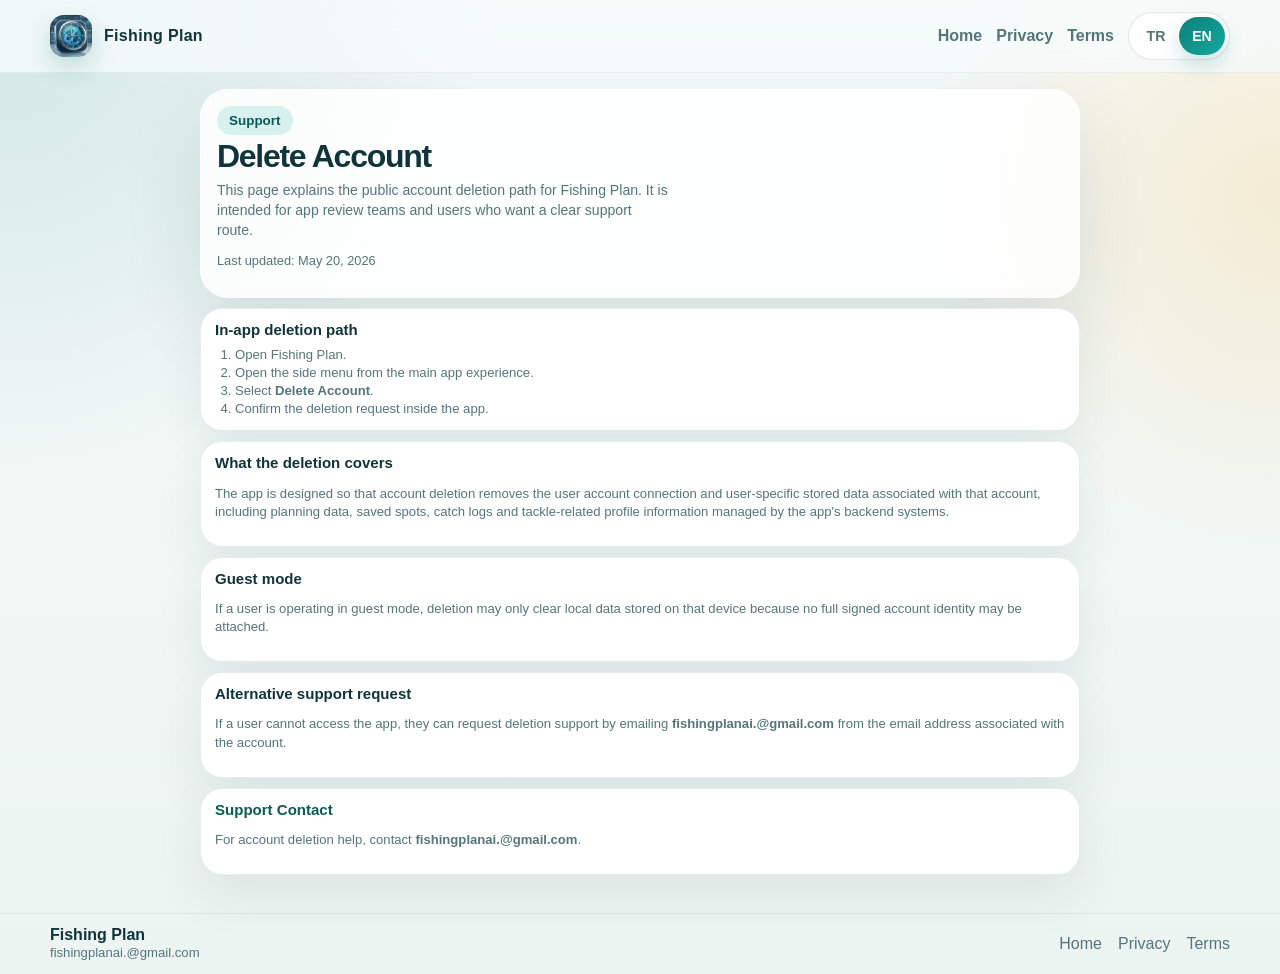
==== delete-account.html @ fcd28c4c "Make layout even more compact" ====
<!DOCTYPE html>
<html lang="en" translate="no">
  <head>
    <meta charset="UTF-8" />
    <meta name="viewport" content="width=device-width, initial-scale=1.0" />
    <meta name="google" content="notranslate" />
    <title data-i18n-title="meta_title_delete">Delete Account | Fishing Plan</title>
    <meta
      name="description"
      content="Account deletion instructions for Fishing Plan."
      data-i18n="meta_description_delete"
      data-i18n-attr="content"
    />
    <link rel="canonical" href="https://fishing-plan.com/delete-account.html" />
    <link rel="stylesheet" href="styles.css?v=5" />
    <link rel="icon" type="image/png" href="favicon.png?v=5" />
    <link rel="apple-touch-icon" href="apple-touch-icon.png?v=5" />
    <script defer src="script.js?v=5"></script>
  </head>
  <body data-page="delete" class="notranslate">
    <header class="site-header">
      <div class="shell">
        <a class="brand" href="index.html">
          <img src="assets/app-icon.png" alt="Fishing Plan icon" />
          <span>Fishing Plan</span>
        </a>
        <div class="nav-actions">
          <nav class="nav">
            <a href="index.html" data-i18n="nav_home">Home</a>
            <a href="privacy-policy.html" data-i18n="nav_privacy">Privacy</a>
            <a href="terms-of-use.html" data-i18n="nav_terms">Terms</a>
          </nav>
          <div class="lang-switch" aria-label="Language switcher">
            <button type="button" class="lang-button" data-lang="tr">TR</button>
            <button type="button" class="lang-button" data-lang="en">EN</button>
          </div>
        </div>
      </div>
    </header>

    <section class="page-hero">
      <div class="shell">
        <div class="page-hero-box">
          <span class="eyebrow" data-i18n="delete_eyebrow">Support</span>
          <h1 data-i18n="delete_title">Delete Account</h1>
          <p class="lead" data-i18n="delete_lead">
            This page explains the public account deletion path for Fishing Plan.
            It is intended for app review teams and users who want a clear support route.
          </p>
          <p class="page-meta" data-i18n="delete_updated_date">Last updated: May 20, 2026</p>
        </div>
      </div>
    </section>

    <main class="legal-page">
      <div class="shell">
        <div class="legal-stack">
          <section>
            <h2 data-i18n="delete_section_1_title">In-app deletion path</h2>
            <ol>
              <li data-i18n="delete_step_1">Open Fishing Plan.</li>
              <li data-i18n="delete_step_2">Open the side menu from the main app experience.</li>
              <li data-i18n-html="true" data-i18n="delete_step_3">Select <strong>Delete Account</strong>.</li>
              <li data-i18n="delete_step_4">Confirm the deletion request inside the app.</li>
            </ol>
          </section>

          <section>
            <h2 data-i18n="delete_section_2_title">What the deletion covers</h2>
            <p data-i18n="delete_section_2_body">
              The app is designed so that account deletion removes the user
              account connection and user-specific stored data associated with
              that account, including planning data, saved spots, catch logs and
              tackle-related profile information managed by the app's backend systems.
            </p>
          </section>

          <section>
            <h2 data-i18n="delete_section_3_title">Guest mode</h2>
            <p data-i18n="delete_section_3_body">
              If a user is operating in guest mode, deletion may only clear local
              data stored on that device because no full signed account identity
              may be attached.
            </p>
          </section>

          <section>
            <h2 data-i18n="delete_section_4_title">Alternative support request</h2>
            <p data-i18n-html="true" data-i18n="delete_section_4_body">
              If a user cannot access the app, they can request deletion support
              by emailing <strong>fishingplanai.@gmail.com</strong> from the email
              address associated with the account.
            </p>
          </section>

          <section class="callout">
            <h2 data-i18n="delete_contact_title">Support Contact</h2>
            <p data-i18n-html="true" data-i18n="delete_contact_body">
              For account deletion help, contact <strong>fishingplanai.@gmail.com</strong>.
            </p>
          </section>
        </div>
      </div>
    </main>

    <footer class="site-footer">
      <div class="shell">
        <div>
          <strong>Fishing Plan</strong>
          <p class="muted" data-i18n="footer_support">fishingplanai.@gmail.com</p>
        </div>
        <div class="footer-links">
          <a href="index.html" data-i18n="nav_home">Home</a>
          <a href="privacy-policy.html" data-i18n="nav_privacy">Privacy</a>
          <a href="terms-of-use.html" data-i18n="nav_terms">Terms</a>
        </div>
      </div>
    </footer>
  </body>
</html>
---- styles.css ----
:root {
  --bg: #ecf4f1;
  --surface: rgba(255, 255, 255, 0.82);
  --surface-strong: #ffffff;
  --text: #10343a;
  --muted: #54757b;
  --line: rgba(16, 52, 58, 0.12);
  --brand: #0d7f78;
  --brand-deep: #0b5a56;
  --brand-soft: #d7f1ee;
  --accent: #f5b544;
  --shadow: 0 28px 80px rgba(10, 49, 56, 0.12);
  --radius-xl: 28px;
  --radius-lg: 22px;
  --radius-md: 16px;
  --radius-sm: 12px;
  --max: 1180px;
}

* {
  box-sizing: border-box;
}

html {
  scroll-behavior: smooth;
}

body {
  margin: 0;
  font-family: "Segoe UI", "Trebuchet MS", sans-serif;
  color: var(--text);
  background:
    radial-gradient(circle at top left, rgba(13, 127, 120, 0.16), transparent 30%),
    radial-gradient(circle at right 20%, rgba(245, 181, 68, 0.2), transparent 24%),
    linear-gradient(180deg, #f6fbfa 0%, var(--bg) 100%);
}

a {
  color: inherit;
  text-decoration: none;
}

img {
  max-width: 100%;
  display: block;
}

.shell {
  width: min(calc(100% - 32px), var(--max));
  margin: 0 auto;
}

.site-header {
  position: sticky;
  top: 0;
  z-index: 10;
  backdrop-filter: blur(18px);
  background: rgba(246, 251, 250, 0.82);
  border-bottom: 1px solid rgba(16, 52, 58, 0.06);
}

.site-header .shell,
.site-footer .shell {
  display: flex;
  align-items: center;
  justify-content: space-between;
  gap: 20px;
  padding: 12px 0;
}

.brand {
  display: flex;
  align-items: center;
  gap: 12px;
  font-weight: 800;
  letter-spacing: 0.02em;
}

.brand img {
  width: 42px;
  height: 42px;
  border-radius: 14px;
  box-shadow: 0 10px 24px rgba(13, 127, 120, 0.22);
}

.nav {
  display: flex;
  align-items: center;
  gap: 14px;
  flex-wrap: wrap;
}

.nav-actions {
  display: flex;
  align-items: center;
  gap: 14px;
  flex-wrap: wrap;
  justify-content: flex-end;
}

.nav a {
  color: var(--muted);
  font-weight: 600;
}

.nav a:hover,
.nav a:focus-visible {
  color: var(--brand-deep);
}

.lang-switch {
  display: inline-flex;
  align-items: center;
  padding: 4px;
  border-radius: 999px;
  background: rgba(255, 255, 255, 0.9);
  border: 1px solid var(--line);
}

.lang-button {
  border: 0;
  background: transparent;
  color: var(--muted);
  font-weight: 800;
  font-size: 0.88rem;
  min-width: 46px;
  min-height: 38px;
  border-radius: 999px;
  cursor: pointer;
}

.lang-button.is-active {
  background: linear-gradient(135deg, var(--brand) 0%, #13a99f 100%);
  color: #fff;
  box-shadow: 0 10px 20px rgba(13, 127, 120, 0.2);
}

.hero {
  padding: 14px 0 8px;
}

.hero-grid {
  display: grid;
  grid-template-columns: 1.2fr 0.9fr;
  gap: 12px;
  align-items: center;
}

.hero-copy,
.hero-visual,
.card,
.legal-card,
.shot {
  background: var(--surface);
  border: 1px solid rgba(255, 255, 255, 0.75);
  box-shadow: var(--shadow);
  backdrop-filter: blur(18px);
}

.hero-copy {
  border-radius: var(--radius-xl);
  padding: 18px;
}

.eyebrow {
  display: inline-flex;
  align-items: center;
  gap: 8px;
  padding: 7px 12px;
  border-radius: 999px;
  background: var(--brand-soft);
  color: var(--brand-deep);
  font-weight: 700;
  font-size: 0.84rem;
}

h1 {
  margin: 10px 0 8px;
  font-size: clamp(1.5rem, 3vw, 2.6rem);
  line-height: 1.02;
  letter-spacing: -0.04em;
}

.lead {
  margin: 0;
  color: var(--muted);
  font-size: 0.88rem;
  line-height: 1.44;
  max-width: 58ch;
}

.hero-actions {
  display: flex;
  gap: 14px;
  flex-wrap: wrap;
  margin: 12px 0 8px;
}

.button,
.button-secondary,
.store-pill {
  display: inline-flex;
  align-items: center;
  justify-content: center;
  gap: 10px;
  border-radius: 999px;
  min-height: 40px;
  padding: 0 16px;
  font-weight: 800;
  font-size: 0.9rem;
}

.button {
  background: linear-gradient(135deg, var(--brand) 0%, #13a99f 100%);
  color: #fff;
  box-shadow: 0 18px 35px rgba(13, 127, 120, 0.28);
}

.button-secondary {
  color: var(--brand-deep);
  background: #fff;
  border: 1px solid var(--line);
}

.hero-list {
  display: grid;
  grid-template-columns: repeat(3, minmax(0, 1fr));
  gap: 10px;
  margin-top: 10px;
}

.hero-list div {
  padding: 10px;
  border-radius: var(--radius-md);
  background: rgba(255, 255, 255, 0.76);
  border: 1px solid rgba(16, 52, 58, 0.08);
}

.hero-list strong {
  display: block;
  font-size: 0.9rem;
  margin-bottom: 3px;
}

.hero-list span {
  color: var(--muted);
  font-size: 0.78rem;
  line-height: 1.28;
}

.hero-visual {
  border-radius: 36px;
  padding: 10px;
}

.visual-stack {
  position: relative;
  min-height: 300px;
}

.visual-stack .app-frame {
  position: absolute;
  width: 38%;
  border-radius: 18px;
  overflow: hidden;
  border: 5px solid #0e2427;
  box-shadow: 0 12px 20px rgba(9, 36, 41, 0.16);
}

.visual-stack .app-frame:first-child {
  left: 0;
  top: 0;
  transform: rotate(-5deg);
}

.visual-stack .app-frame:last-child {
  right: 0;
  top: 62px;
  transform: rotate(7deg);
}

.section {
  padding: 10px 0;
}

.section-title {
  display: flex;
  align-items: end;
  justify-content: space-between;
  gap: 16px;
  margin-bottom: 10px;
}

.section-title h2 {
  margin: 0;
  font-size: clamp(1.2rem, 2vw, 1.8rem);
  letter-spacing: -0.03em;
}

.section-title p {
  margin: 0;
  max-width: 52ch;
  color: var(--muted);
  line-height: 1.4;
  font-size: 0.84rem;
}

.grid-3,
.grid-2,
.legal-grid,
.shots {
  display: grid;
  gap: 10px;
}

.grid-3 {
  grid-template-columns: repeat(3, minmax(0, 1fr));
}

.grid-2 {
  grid-template-columns: repeat(2, minmax(0, 1fr));
}

.card,
.legal-card {
  border-radius: var(--radius-lg);
  padding: 14px;
}

.card h3,
.legal-card h3,
.shot h3 {
  margin: 0 0 8px;
  font-size: 0.9rem;
}

.card p,
.legal-card p,
.muted {
  margin: 0;
  color: var(--muted);
  line-height: 1.38;
  font-size: 0.82rem;
}

.store-grid {
  display: grid;
  grid-template-columns: repeat(2, minmax(0, 1fr));
  gap: 10px;
}

.store-card {
  padding: 14px;
  border-radius: var(--radius-lg);
  background: linear-gradient(180deg, rgba(255,255,255,0.96), rgba(215,241,238,0.72));
  border: 1px solid rgba(16, 52, 58, 0.08);
  box-shadow: var(--shadow);
}

.store-row {
  display: flex;
  gap: 8px;
  flex-wrap: wrap;
  margin-top: 10px;
}

.store-pill {
  background: #0c1d20;
  color: #fff;
}

.store-pill.is-muted {
  background: #f2f7f6;
  color: var(--brand-deep);
  border: 1px solid rgba(16, 52, 58, 0.1);
}

.shots {
  grid-template-columns: repeat(4, minmax(0, 1fr));
}

.shot {
  overflow: hidden;
  border-radius: 24px;
}

.shot-copy {
  padding: 8px 10px 10px;
}

.shot img {
  aspect-ratio: 10 / 11;
  max-height: 210px;
  object-fit: cover;
  width: 100%;
}

.legal-grid {
  grid-template-columns: repeat(3, minmax(0, 1fr));
}

.legal-card strong {
  color: var(--brand-deep);
}

.page-hero {
  padding: 16px 0 8px;
}

.page-hero .shell {
  max-width: 880px;
}

.page-hero-box {
  padding: 16px;
  border-radius: var(--radius-xl);
  background: var(--surface);
  border: 1px solid rgba(255, 255, 255, 0.75);
  box-shadow: var(--shadow);
}

.page-hero h1 {
  font-size: clamp(1.35rem, 2.7vw, 2rem);
  margin: 5px 0 7px;
}

.page-meta {
  color: var(--muted);
  font-size: 0.8rem;
}

.legal-page {
  padding: 2px 0 14px;
}

.legal-page .shell {
  max-width: 880px;
}

.legal-stack {
  display: grid;
  gap: 10px;
}

.legal-stack section {
  padding: 12px 14px;
  border-radius: var(--radius-lg);
  background: var(--surface-strong);
  border: 1px solid rgba(16, 52, 58, 0.09);
  box-shadow: 0 20px 50px rgba(10, 49, 56, 0.08);
}

.legal-stack h2 {
  margin: 0 0 8px;
  font-size: 0.94rem;
}

.legal-stack p,
.legal-stack li {
  color: var(--muted);
  line-height: 1.38;
  font-size: 0.82rem;
}

.legal-stack ul,
.legal-stack ol {
  margin: 0;
  padding-left: 20px;
}

.callout {
  padding: 12px;
  border-radius: var(--radius-md);
  background: var(--brand-soft);
  color: var(--brand-deep);
}

.site-footer {
  margin-top: 24px;
  border-top: 1px solid rgba(16, 52, 58, 0.08);
}

.footer-links {
  display: flex;
  gap: 16px;
  flex-wrap: wrap;
  color: var(--muted);
}

@media (max-width: 980px) {
  .hero-grid,
  .grid-3,
  .grid-2,
  .legal-grid,
  .store-grid {
    grid-template-columns: 1fr;
  }

  .shots {
    grid-template-columns: repeat(2, minmax(0, 1fr));
  }

  .hero-list {
    grid-template-columns: 1fr;
  }

  .section-title {
    align-items: start;
    flex-direction: column;
  }

  .visual-stack {
    min-height: 260px;
  }
}

@media (max-width: 720px) {
  .site-header .shell,
  .site-footer .shell {
    align-items: start;
    flex-direction: column;
  }

  .nav-actions {
    width: 100%;
    justify-content: space-between;
  }

  .hero-copy,
  .hero-visual,
  .page-hero-box {
    padding: 14px;
  }

  .visual-stack {
    min-height: 230px;
  }

  .visual-stack .app-frame {
    width: 43%;
  }

  .visual-stack .app-frame:last-child {
    top: 44px;
  }

  .shots {
    grid-template-columns: 1fr;
  }
}
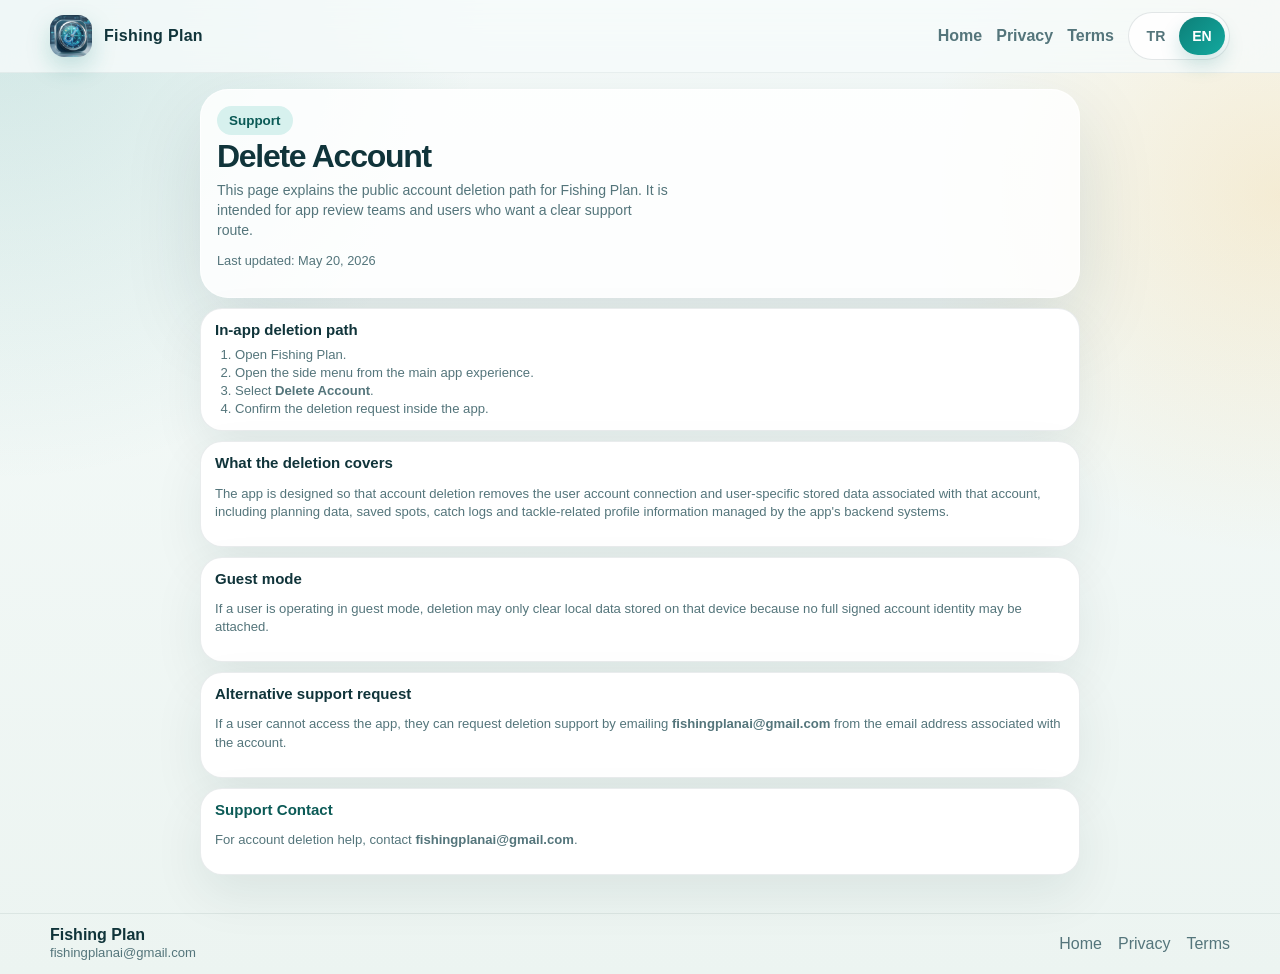
==== commit 0858037f: "Fix public Gmail address" ====
--- a/delete-account.html
+++ b/delete-account.html
@@ -88,7 +88,7 @@
             <h2 data-i18n="delete_section_4_title">Alternative support request</h2>
             <p data-i18n-html="true" data-i18n="delete_section_4_body">
               If a user cannot access the app, they can request deletion support
-              by emailing <strong>fishingplanai.@gmail.com</strong> from the email
+              by emailing <strong>fishingplanai@gmail.com</strong> from the email
               address associated with the account.
             </p>
           </section>
@@ -96,7 +96,7 @@
           <section class="callout">
             <h2 data-i18n="delete_contact_title">Support Contact</h2>
             <p data-i18n-html="true" data-i18n="delete_contact_body">
-              For account deletion help, contact <strong>fishingplanai.@gmail.com</strong>.
+              For account deletion help, contact <strong>fishingplanai@gmail.com</strong>.
             </p>
           </section>
         </div>
@@ -107,7 +107,7 @@
       <div class="shell">
         <div>
           <strong>Fishing Plan</strong>
-          <p class="muted" data-i18n="footer_support">fishingplanai.@gmail.com</p>
+          <p class="muted" data-i18n="footer_support">fishingplanai@gmail.com</p>
         </div>
         <div class="footer-links">
           <a href="index.html" data-i18n="nav_home">Home</a>
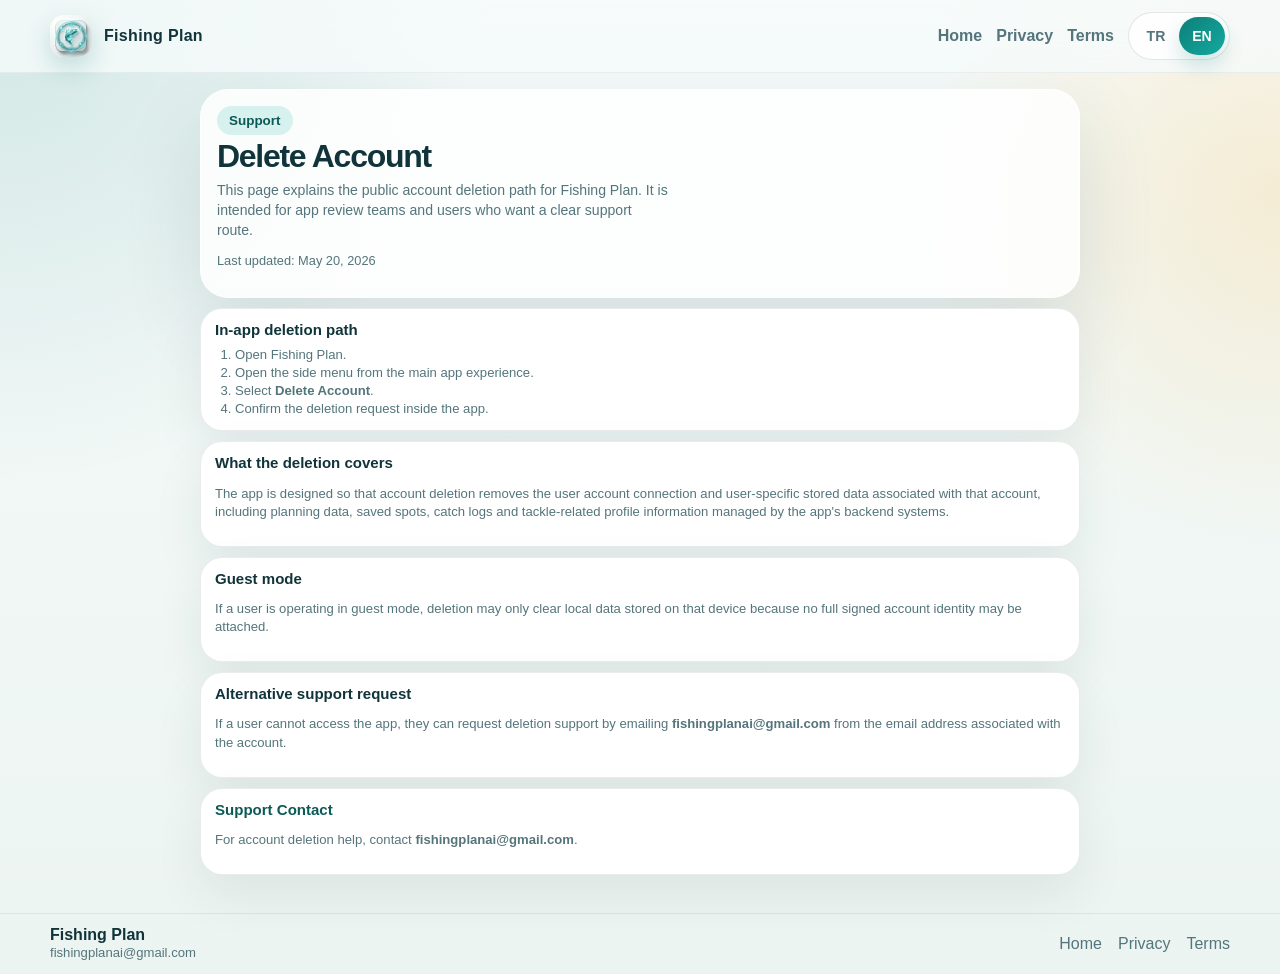
==== commit 93d620e5: "Use new brand icon across site" ====
--- a/delete-account.html
+++ b/delete-account.html
@@ -12,16 +12,16 @@
       data-i18n-attr="content"
     />
     <link rel="canonical" href="https://fishing-plan.com/delete-account.html" />
-    <link rel="stylesheet" href="styles.css?v=5" />
-    <link rel="icon" type="image/png" href="favicon.png?v=5" />
-    <link rel="apple-touch-icon" href="apple-touch-icon.png?v=5" />
-    <script defer src="script.js?v=5"></script>
+    <link rel="stylesheet" href="styles.css?v=6" />
+    <link rel="icon" type="image/png" href="favicon.png?v=6" />
+    <link rel="apple-touch-icon" href="apple-touch-icon.png?v=6" />
+    <script defer src="script.js?v=6"></script>
   </head>
   <body data-page="delete" class="notranslate">
     <header class="site-header">
       <div class="shell">
         <a class="brand" href="index.html">
-          <img src="assets/app-icon.png" alt="Fishing Plan icon" />
+          <img src="assets/app-icon.png?v=6" alt="Fishing Plan icon" />
           <span>Fishing Plan</span>
         </a>
         <div class="nav-actions">
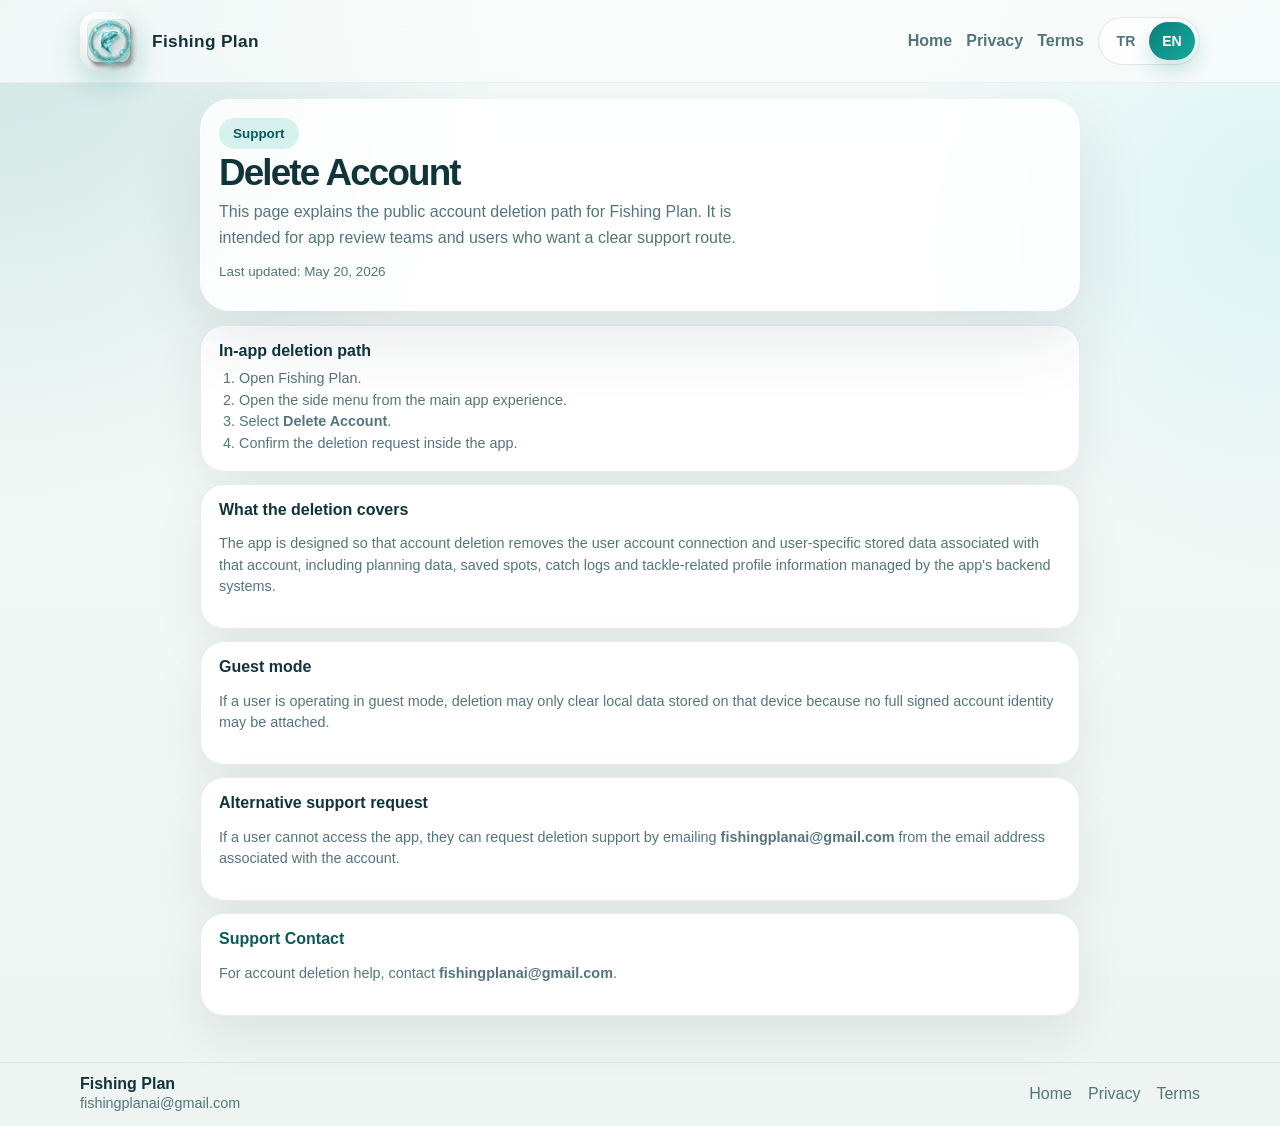
==== commit 6838a4ac: "Rework homepage into mobile carousel layout" ====
--- a/delete-account.html
+++ b/delete-account.html
@@ -12,10 +12,10 @@
       data-i18n-attr="content"
     />
     <link rel="canonical" href="https://fishing-plan.com/delete-account.html" />
-    <link rel="stylesheet" href="styles.css?v=6" />
+    <link rel="stylesheet" href="styles.css?v=7" />
     <link rel="icon" type="image/png" href="favicon.png?v=6" />
     <link rel="apple-touch-icon" href="apple-touch-icon.png?v=6" />
-    <script defer src="script.js?v=6"></script>
+    <script defer src="script.js?v=7"></script>
   </head>
   <body data-page="delete" class="notranslate">
     <header class="site-header">
--- a/styles.css
+++ b/styles.css
@@ -1,6 +1,6 @@
 :root {
-  --bg: #ecf4f1;
-  --surface: rgba(255, 255, 255, 0.82);
+  --bg: #edf4f1;
+  --surface: rgba(255, 255, 255, 0.84);
   --surface-strong: #ffffff;
   --text: #10343a;
   --muted: #54757b;
@@ -8,13 +8,12 @@
   --brand: #0d7f78;
   --brand-deep: #0b5a56;
   --brand-soft: #d7f1ee;
-  --accent: #f5b544;
-  --shadow: 0 28px 80px rgba(10, 49, 56, 0.12);
-  --radius-xl: 28px;
-  --radius-lg: 22px;
-  --radius-md: 16px;
+  --shadow: 0 26px 70px rgba(10, 49, 56, 0.11);
+  --radius-xl: 30px;
+  --radius-lg: 24px;
+  --radius-md: 18px;
   --radius-sm: 12px;
-  --max: 1180px;
+  --max: 1120px;
 }
 
 * {
@@ -30,9 +29,9 @@
   font-family: "Segoe UI", "Trebuchet MS", sans-serif;
   color: var(--text);
   background:
-    radial-gradient(circle at top left, rgba(13, 127, 120, 0.16), transparent 30%),
-    radial-gradient(circle at right 20%, rgba(245, 181, 68, 0.2), transparent 24%),
-    linear-gradient(180deg, #f6fbfa 0%, var(--bg) 100%);
+    radial-gradient(circle at top left, rgba(13, 127, 120, 0.18), transparent 30%),
+    radial-gradient(circle at right 18%, rgba(99, 210, 219, 0.18), transparent 24%),
+    linear-gradient(180deg, #f8fcfb 0%, var(--bg) 100%);
 }
 
 a {
@@ -41,8 +40,8 @@
 }
 
 img {
+  display: block;
   max-width: 100%;
-  display: block;
 }
 
 .shell {
@@ -55,7 +54,7 @@
   top: 0;
   z-index: 10;
   backdrop-filter: blur(18px);
-  background: rgba(246, 251, 250, 0.82);
+  background: rgba(248, 252, 251, 0.82);
   border-bottom: 1px solid rgba(16, 52, 58, 0.06);
 }
 
@@ -71,31 +70,32 @@
 .brand {
   display: flex;
   align-items: center;
-  gap: 12px;
+  gap: 14px;
+  font-size: 1.08rem;
   font-weight: 800;
   letter-spacing: 0.02em;
 }
 
 .brand img {
-  width: 42px;
-  height: 42px;
-  border-radius: 14px;
-  box-shadow: 0 10px 24px rgba(13, 127, 120, 0.22);
-}
-
-.nav {
-  display: flex;
-  align-items: center;
+  width: 58px;
+  height: 58px;
+  border-radius: 18px;
+  box-shadow: 0 12px 28px rgba(13, 127, 120, 0.24);
+}
+
+.nav-actions {
+  display: flex;
+  align-items: center;
+  justify-content: flex-end;
   gap: 14px;
   flex-wrap: wrap;
 }
 
-.nav-actions {
+.nav {
   display: flex;
   align-items: center;
   gap: 14px;
   flex-wrap: wrap;
-  justify-content: flex-end;
 }
 
 .nav a {
@@ -113,7 +113,7 @@
   align-items: center;
   padding: 4px;
   border-radius: 999px;
-  background: rgba(255, 255, 255, 0.9);
+  background: rgba(255, 255, 255, 0.92);
   border: 1px solid var(--line);
 }
 
@@ -121,8 +121,8 @@
   border: 0;
   background: transparent;
   color: var(--muted);
+  font-size: 0.88rem;
   font-weight: 800;
-  font-size: 0.88rem;
   min-width: 46px;
   min-height: 38px;
   border-radius: 999px;
@@ -132,68 +132,66 @@
 .lang-button.is-active {
   background: linear-gradient(135deg, var(--brand) 0%, #13a99f 100%);
   color: #fff;
-  box-shadow: 0 10px 20px rgba(13, 127, 120, 0.2);
+  box-shadow: 0 10px 20px rgba(13, 127, 120, 0.22);
 }
 
 .hero {
-  padding: 14px 0 8px;
-}
-
-.hero-grid {
-  display: grid;
-  grid-template-columns: 1.2fr 0.9fr;
-  gap: 12px;
-  align-items: center;
+  padding: 22px 0 10px;
+}
+
+.hero-shell {
+  display: block;
 }
 
 .hero-copy,
-.hero-visual,
 .card,
 .legal-card,
-.shot {
+.store-card,
+.screen-slide,
+.page-hero-box {
   background: var(--surface);
-  border: 1px solid rgba(255, 255, 255, 0.75);
+  border: 1px solid rgba(255, 255, 255, 0.78);
   box-shadow: var(--shadow);
   backdrop-filter: blur(18px);
 }
 
 .hero-copy {
   border-radius: var(--radius-xl);
-  padding: 18px;
+  padding: 26px;
+  max-width: 760px;
 }
 
 .eyebrow {
   display: inline-flex;
   align-items: center;
-  gap: 8px;
-  padding: 7px 12px;
+  padding: 8px 14px;
   border-radius: 999px;
   background: var(--brand-soft);
   color: var(--brand-deep);
+  font-size: 0.84rem;
   font-weight: 700;
-  font-size: 0.84rem;
 }
 
 h1 {
-  margin: 10px 0 8px;
-  font-size: clamp(1.5rem, 3vw, 2.6rem);
-  line-height: 1.02;
-  letter-spacing: -0.04em;
+  margin: 14px 0 12px;
+  font-size: clamp(2rem, 4vw, 3.5rem);
+  line-height: 0.98;
+  letter-spacing: -0.05em;
 }
 
 .lead {
   margin: 0;
   color: var(--muted);
-  font-size: 0.88rem;
-  line-height: 1.44;
-  max-width: 58ch;
+  font-size: 1rem;
+  line-height: 1.6;
+  max-width: 60ch;
 }
 
 .hero-actions {
   display: flex;
-  gap: 14px;
+  gap: 12px;
   flex-wrap: wrap;
-  margin: 12px 0 8px;
+  margin: 20px 0 18px;
 }
 
 .button,
@@ -203,84 +201,46 @@
   align-items: center;
   justify-content: center;
   gap: 10px;
-  border-radius: 999px;
-  min-height: 40px;
-  padding: 0 16px;
+  min-height: 46px;
+  padding: 0 18px;
+  border-radius: 999px;
+  font-size: 0.92rem;
   font-weight: 800;
-  font-size: 0.9rem;
 }
 
 .button {
   background: linear-gradient(135deg, var(--brand) 0%, #13a99f 100%);
   color: #fff;
-  box-shadow: 0 18px 35px rgba(13, 127, 120, 0.28);
+  box-shadow: 0 18px 34px rgba(13, 127, 120, 0.24);
 }
 
 .button-secondary {
-  color: var(--brand-deep);
   background: #fff;
+  color: var(--brand-deep);
   border: 1px solid var(--line);
 }
 
-.hero-list {
-  display: grid;
-  grid-template-columns: repeat(3, minmax(0, 1fr));
+.hero-points {
+  display: flex;
+  flex-wrap: wrap;
   gap: 10px;
-  margin-top: 10px;
-}
-
-.hero-list div {
-  padding: 10px;
-  border-radius: var(--radius-md);
-  background: rgba(255, 255, 255, 0.76);
+}
+
+.hero-points span {
+  display: inline-flex;
+  align-items: center;
+  min-height: 38px;
+  padding: 0 14px;
+  border-radius: 999px;
+  background: rgba(255, 255, 255, 0.78);
   border: 1px solid rgba(16, 52, 58, 0.08);
-}
-
-.hero-list strong {
-  display: block;
-  font-size: 0.9rem;
-  margin-bottom: 3px;
-}
-
-.hero-list span {
-  color: var(--muted);
-  font-size: 0.78rem;
-  line-height: 1.28;
-}
-
-.hero-visual {
-  border-radius: 36px;
-  padding: 10px;
-}
-
-.visual-stack {
-  position: relative;
-  min-height: 300px;
-}
-
-.visual-stack .app-frame {
-  position: absolute;
-  width: 38%;
-  border-radius: 18px;
-  overflow: hidden;
-  border: 5px solid #0e2427;
-  box-shadow: 0 12px 20px rgba(9, 36, 41, 0.16);
-}
-
-.visual-stack .app-frame:first-child {
-  left: 0;
-  top: 0;
-  transform: rotate(-5deg);
-}
-
-.visual-stack .app-frame:last-child {
-  right: 0;
-  top: 62px;
-  transform: rotate(7deg);
+  color: var(--brand-deep);
+  font-size: 0.84rem;
+  font-weight: 700;
 }
 
 .section {
-  padding: 10px 0;
+  padding: 16px 0;
 }
 
 .section-title {
@@ -288,80 +248,165 @@
   align-items: end;
   justify-content: space-between;
   gap: 16px;
+  margin-bottom: 16px;
+}
+
+.section-title-centered {
+  align-items: start;
+  flex-direction: column;
+}
+
+.section-title h2 {
+  margin: 0;
+  font-size: clamp(1.45rem, 2.4vw, 2.2rem);
+  letter-spacing: -0.04em;
+}
+
+.section-title p {
+  margin: 0;
+  max-width: 62ch;
+  color: var(--muted);
+  font-size: 0.95rem;
+  line-height: 1.55;
+}
+
+.screen-rail {
+  display: grid;
+  grid-auto-flow: column;
+  grid-auto-columns: minmax(280px, 420px);
+  gap: 16px;
+  overflow-x: auto;
+  padding: 4px 6px 14px;
+  scroll-snap-type: x mandatory;
+  scrollbar-width: thin;
+  scrollbar-color: rgba(13, 127, 120, 0.5) rgba(16, 52, 58, 0.08);
+}
+
+.screen-rail::-webkit-scrollbar {
+  height: 10px;
+}
+
+.screen-rail::-webkit-scrollbar-track {
+  background: rgba(16, 52, 58, 0.08);
+  border-radius: 999px;
+}
+
+.screen-rail::-webkit-scrollbar-thumb {
+  background: rgba(13, 127, 120, 0.55);
+  border-radius: 999px;
+}
+
+.screen-slide {
+  scroll-snap-align: center;
+  border-radius: var(--radius-xl);
+  overflow: hidden;
+  min-height: 100%;
+}
+
+.screen-media {
+  padding: 18px 18px 10px;
+  background:
+    radial-gradient(circle at top, rgba(117, 230, 223, 0.22), transparent 42%),
+    linear-gradient(180deg, #fbfefe 0%, #e7f6f3 100%);
+}
+
+.screen-media img {
+  width: 100%;
+  height: auto;
+  border-radius: 24px;
+  box-shadow: 0 14px 38px rgba(11, 39, 44, 0.14);
+}
+
+.screen-copy {
+  padding: 0 18px 18px;
+}
+
+.screen-tag {
+  display: inline-flex;
+  align-items: center;
+  min-height: 30px;
+  padding: 0 12px;
+  border-radius: 999px;
   margin-bottom: 10px;
-}
-
-.section-title h2 {
-  margin: 0;
-  font-size: clamp(1.2rem, 2vw, 1.8rem);
+  background: rgba(9, 53, 57, 0.84);
+  color: #f5ffff;
+  font-size: 0.72rem;
+  font-weight: 800;
+  letter-spacing: 0.04em;
+  text-transform: uppercase;
+}
+
+.screen-copy h3 {
+  margin: 0 0 8px;
+  font-size: 1.08rem;
   letter-spacing: -0.03em;
 }
 
-.section-title p {
-  margin: 0;
-  max-width: 52ch;
-  color: var(--muted);
-  line-height: 1.4;
+.screen-copy p,
+.muted {
+  margin: 0;
+  color: var(--muted);
+  font-size: 0.9rem;
+  line-height: 1.5;
+}
+
+.swipe-note {
+  margin: 8px 0 0;
+  color: var(--muted);
   font-size: 0.84rem;
-}
-
-.grid-3,
-.grid-2,
-.legal-grid,
-.shots {
+  text-align: center;
+}
+
+.overview-grid,
+.store-grid,
+.legal-grid {
   display: grid;
-  gap: 10px;
-}
-
-.grid-3 {
+  gap: 14px;
+}
+
+.overview-grid {
   grid-template-columns: repeat(3, minmax(0, 1fr));
 }
 
-.grid-2 {
+.store-grid {
   grid-template-columns: repeat(2, minmax(0, 1fr));
 }
 
+.legal-grid {
+  grid-template-columns: repeat(3, minmax(0, 1fr));
+}
+
 .card,
-.legal-card {
+.legal-card,
+.store-card {
   border-radius: var(--radius-lg);
-  padding: 14px;
+  padding: 18px;
 }
 
 .card h3,
 .legal-card h3,
-.shot h3 {
-  margin: 0 0 8px;
+.store-card h3 {
+  margin: 0 0 10px;
+  font-size: 1rem;
+}
+
+.card p,
+.legal-card p {
+  margin: 0;
+  color: var(--muted);
   font-size: 0.9rem;
-}
-
-.card p,
-.legal-card p,
-.muted {
-  margin: 0;
-  color: var(--muted);
-  line-height: 1.38;
-  font-size: 0.82rem;
-}
-
-.store-grid {
-  display: grid;
-  grid-template-columns: repeat(2, minmax(0, 1fr));
-  gap: 10px;
+  line-height: 1.5;
 }
 
 .store-card {
-  padding: 14px;
-  border-radius: var(--radius-lg);
-  background: linear-gradient(180deg, rgba(255,255,255,0.96), rgba(215,241,238,0.72));
-  border: 1px solid rgba(16, 52, 58, 0.08);
-  box-shadow: var(--shadow);
+  background: linear-gradient(180deg, rgba(255, 255, 255, 0.96), rgba(215, 241, 238, 0.74));
 }
 
 .store-row {
   display: flex;
   gap: 8px;
   flex-wrap: wrap;
-  margin-top: 10px;
+  margin-top: 16px;
 }
 
 .store-pill {
@@ -375,75 +420,45 @@
   border: 1px solid rgba(16, 52, 58, 0.1);
 }
 
-.shots {
-  grid-template-columns: repeat(4, minmax(0, 1fr));
-}
-
-.shot {
-  overflow: hidden;
-  border-radius: 24px;
-}
-
-.shot-copy {
-  padding: 8px 10px 10px;
-}
-
-.shot img {
-  aspect-ratio: 10 / 11;
-  max-height: 210px;
-  object-fit: cover;
-  width: 100%;
-}
-
-.legal-grid {
-  grid-template-columns: repeat(3, minmax(0, 1fr));
-}
-
 .legal-card strong {
   color: var(--brand-deep);
 }
 
 .page-hero {
-  padding: 16px 0 8px;
-}
-
-.page-hero .shell {
-  max-width: 880px;
-}
-
-.page-hero-box {
-  padding: 16px;
-  border-radius: var(--radius-xl);
-  background: var(--surface);
-  border: 1px solid rgba(255, 255, 255, 0.75);
-  box-shadow: var(--shadow);
-}
-
-.page-hero h1 {
-  font-size: clamp(1.35rem, 2.7vw, 2rem);
-  margin: 5px 0 7px;
-}
-
-.page-meta {
-  color: var(--muted);
-  font-size: 0.8rem;
-}
-
-.legal-page {
-  padding: 2px 0 14px;
-}
-
+  padding: 16px 0 10px;
+}
+
+.page-hero .shell,
 .legal-page .shell {
   max-width: 880px;
 }
 
+.page-hero-box {
+  padding: 18px;
+  border-radius: var(--radius-xl);
+}
+
+.page-hero h1 {
+  margin: 6px 0 8px;
+  font-size: clamp(1.5rem, 3vw, 2.3rem);
+}
+
+.page-meta {
+  color: var(--muted);
+  font-size: 0.84rem;
+}
+
+.legal-page {
+  padding: 4px 0 18px;
+}
+
 .legal-stack {
   display: grid;
-  gap: 10px;
+  gap: 12px;
 }
 
 .legal-stack section {
-  padding: 12px 14px;
+  padding: 16px 18px;
   border-radius: var(--radius-lg);
   background: var(--surface-strong);
   border: 1px solid rgba(16, 52, 58, 0.09);
@@ -452,14 +467,14 @@
 
 .legal-stack h2 {
   margin: 0 0 8px;
-  font-size: 0.94rem;
+  font-size: 1rem;
 }
 
 .legal-stack p,
 .legal-stack li {
   color: var(--muted);
-  line-height: 1.38;
-  font-size: 0.82rem;
+  line-height: 1.5;
+  font-size: 0.9rem;
 }
 
 .legal-stack ul,
@@ -469,14 +484,14 @@
 }
 
 .callout {
-  padding: 12px;
+  padding: 14px;
   border-radius: var(--radius-md);
   background: var(--brand-soft);
   color: var(--brand-deep);
 }
 
 .site-footer {
-  margin-top: 24px;
+  margin-top: 28px;
   border-top: 1px solid rgba(16, 52, 58, 0.08);
 }
 
@@ -488,29 +503,14 @@
 }
 
 @media (max-width: 980px) {
-  .hero-grid,
-  .grid-3,
-  .grid-2,
-  .legal-grid,
-  .store-grid {
+  .overview-grid,
+  .store-grid,
+  .legal-grid {
     grid-template-columns: 1fr;
   }
 
-  .shots {
-    grid-template-columns: repeat(2, minmax(0, 1fr));
-  }
-
-  .hero-list {
-    grid-template-columns: 1fr;
-  }
-
-  .section-title {
-    align-items: start;
-    flex-direction: column;
-  }
-
-  .visual-stack {
-    min-height: 260px;
+  .hero-copy {
+    max-width: none;
   }
 }
 
@@ -526,25 +526,57 @@
     justify-content: space-between;
   }
 
+  .brand {
+    font-size: 1rem;
+  }
+
+  .brand img {
+    width: 50px;
+    height: 50px;
+    border-radius: 16px;
+  }
+
+  .hero {
+    padding-top: 16px;
+  }
+
   .hero-copy,
-  .hero-visual,
+  .card,
+  .legal-card,
+  .store-card,
   .page-hero-box {
-    padding: 14px;
-  }
-
-  .visual-stack {
-    min-height: 230px;
-  }
-
-  .visual-stack .app-frame {
-    width: 43%;
-  }
-
-  .visual-stack .app-frame:last-child {
-    top: 44px;
-  }
-
-  .shots {
-    grid-template-columns: 1fr;
-  }
-}
+    padding: 16px;
+  }
+
+  h1 {
+    font-size: clamp(1.75rem, 10vw, 2.5rem);
+  }
+
+  .lead,
+  .section-title p,
+  .card p,
+  .legal-card p,
+  .screen-copy p,
+  .muted {
+    font-size: 0.92rem;
+  }
+
+  .screen-rail {
+    grid-auto-columns: 86vw;
+    gap: 12px;
+    padding-left: 2px;
+    padding-right: 2px;
+  }
+
+  .screen-media {
+    padding: 14px 14px 8px;
+  }
+
+  .screen-copy {
+    padding: 0 14px 14px;
+  }
+
+  .swipe-note {
+    text-align: left;
+  }
+}
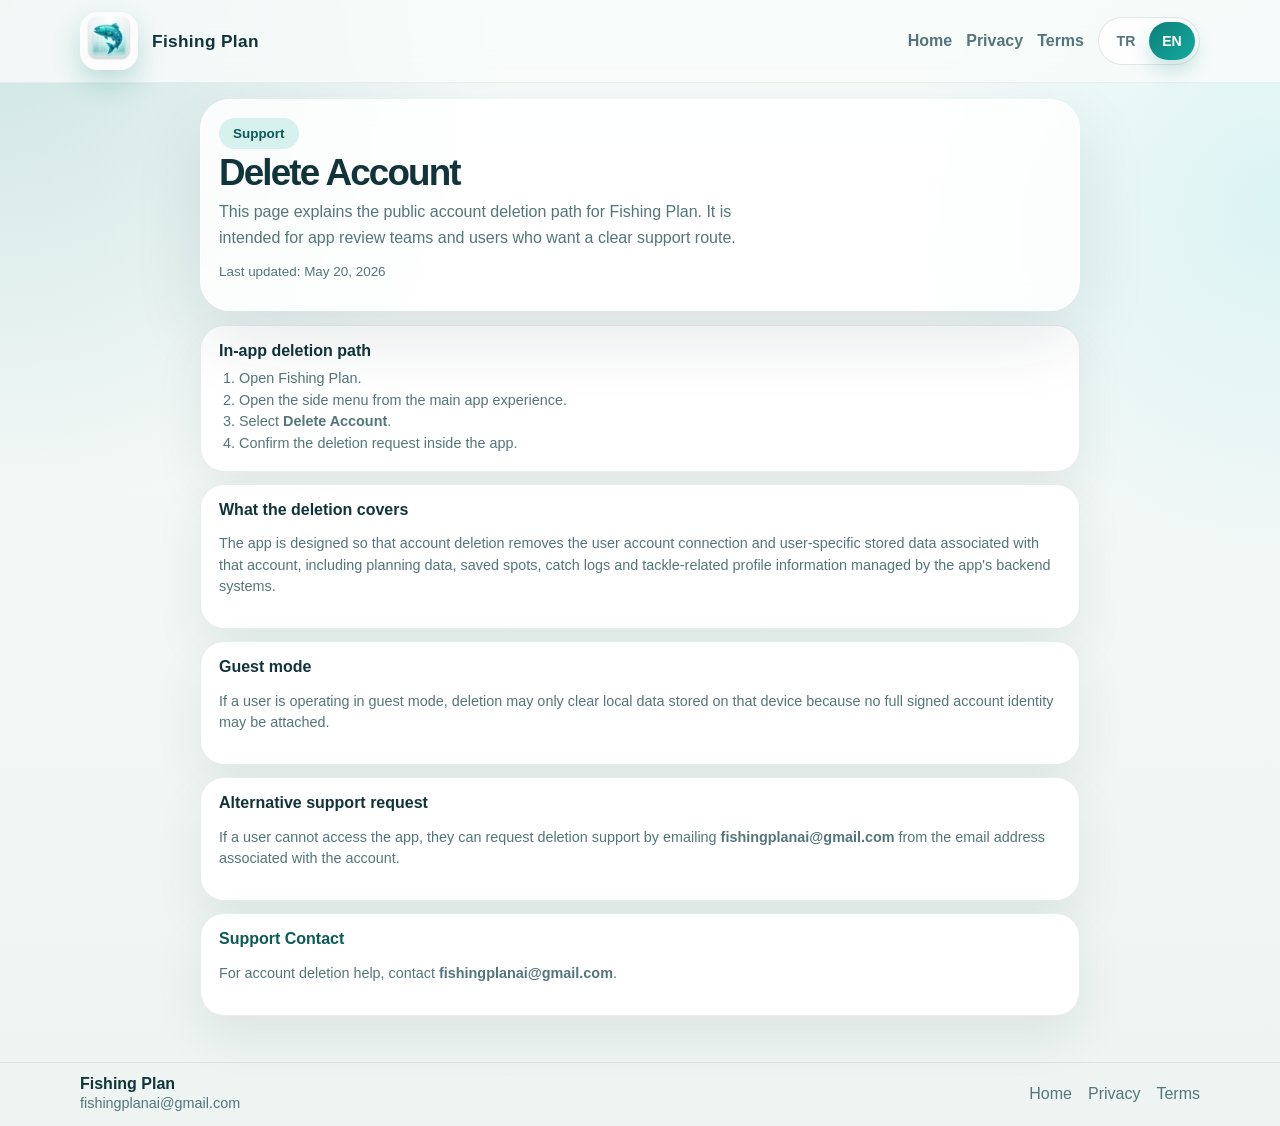
==== commit ac150493: "Update website branding icon" ====
--- a/delete-account.html
+++ b/delete-account.html
@@ -12,16 +12,16 @@
       data-i18n-attr="content"
     />
     <link rel="canonical" href="https://fishing-plan.com/delete-account.html" />
-    <link rel="stylesheet" href="styles.css?v=7" />
-    <link rel="icon" type="image/png" href="favicon.png?v=6" />
-    <link rel="apple-touch-icon" href="apple-touch-icon.png?v=6" />
+    <link rel="stylesheet" href="styles.css?v=9" />
+    <link rel="icon" type="image/png" href="favicon.png?v=8" />
+    <link rel="apple-touch-icon" href="apple-touch-icon.png?v=8" />
     <script defer src="script.js?v=7"></script>
   </head>
   <body data-page="delete" class="notranslate">
     <header class="site-header">
       <div class="shell">
         <a class="brand" href="index.html">
-          <img src="assets/app-icon.png?v=6" alt="Fishing Plan icon" />
+          <img src="assets/app-icon.png?v=8" alt="Fishing Plan icon" />
           <span>Fishing Plan</span>
         </a>
         <div class="nav-actions">
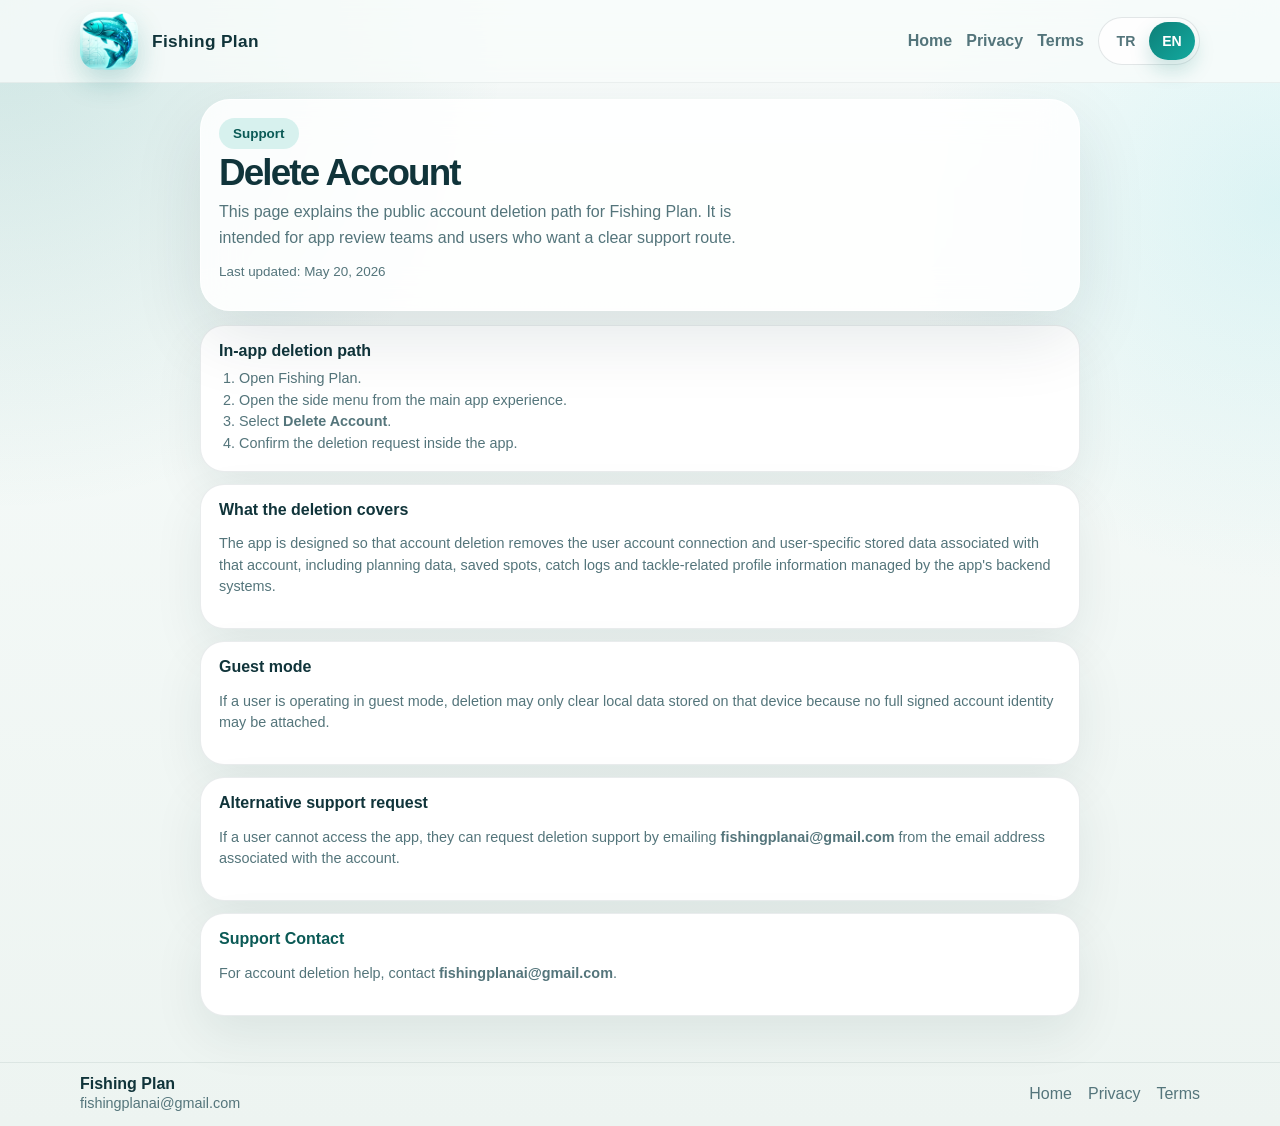
==== commit 6f9ac38d: "Add files via upload" ====
--- a/delete-account.html
+++ b/delete-account.html
@@ -13,15 +13,15 @@
     />
     <link rel="canonical" href="https://fishing-plan.com/delete-account.html" />
     <link rel="stylesheet" href="styles.css?v=9" />
-    <link rel="icon" type="image/png" href="favicon.png?v=8" />
-    <link rel="apple-touch-icon" href="apple-touch-icon.png?v=8" />
+    <link rel="icon" type="image/png" href="favicon.png?v=9" />
+    <link rel="apple-touch-icon" href="apple-touch-icon.png?v=9" />
     <script defer src="script.js?v=7"></script>
   </head>
   <body data-page="delete" class="notranslate">
     <header class="site-header">
       <div class="shell">
         <a class="brand" href="index.html">
-          <img src="assets/app-icon.png?v=8" alt="Fishing Plan icon" />
+          <img src="assets/app-icon.png?v=9" alt="Fishing Plan icon" />
           <span>Fishing Plan</span>
         </a>
         <div class="nav-actions">
--- a/styles.css
+++ b/styles.css
@@ -243,6 +243,10 @@
   padding: 16px 0;
 }
 
+.stores-section-top {
+  padding-top: 10px;
+}
+
 .section-title {
   display: flex;
   align-items: end;
@@ -274,9 +278,9 @@
   display: grid;
   grid-auto-flow: column;
   grid-auto-columns: minmax(280px, 420px);
-  gap: 16px;
+  gap: 18px;
   overflow-x: auto;
-  padding: 4px 6px 14px;
+  padding: 6px 6px 10px;
   scroll-snap-type: x mandatory;
   scrollbar-width: thin;
   scrollbar-color: rgba(13, 127, 120, 0.5) rgba(16, 52, 58, 0.08);
@@ -299,26 +303,157 @@
 .screen-slide {
   scroll-snap-align: center;
   border-radius: var(--radius-xl);
+  min-height: 100%;
+  padding: 14px 14px 12px;
+  transition: transform 180ms ease, box-shadow 180ms ease;
+}
+
+.screen-slide.is-active {
+  transform: translateY(-4px);
+  box-shadow: 0 32px 80px rgba(10, 49, 56, 0.16);
+}
+
+.screen-carousel {
+  position: relative;
+  padding: 0 44px;
+}
+
+.screen-arrow {
+  position: absolute;
+  top: 44%;
+  z-index: 8;
+  width: 44px;
+  height: 44px;
+  border: 0;
+  border-radius: 999px;
+  display: inline-flex;
+  align-items: center;
+  justify-content: center;
+  background: rgba(255, 255, 255, 0.92);
+  color: var(--brand-deep);
+  box-shadow: 0 18px 36px rgba(10, 49, 56, 0.16);
+  cursor: pointer;
+  pointer-events: auto;
+  touch-action: manipulation;
+  -webkit-tap-highlight-color: transparent;
+  transform: translateY(-50%);
+  transition: transform 180ms ease, background 180ms ease, color 180ms ease;
+}
+
+.screen-arrow:hover,
+.screen-arrow:focus-visible {
+  background: linear-gradient(135deg, var(--brand) 0%, #13a99f 100%);
+  color: #fff;
+}
+
+.screen-arrow:active {
+  transform: translateY(-50%) scale(0.96);
+}
+
+.screen-arrow span {
+  font-size: 1.8rem;
+  line-height: 1;
+}
+
+.screen-arrow-prev {
+  left: 10px;
+}
+
+.screen-arrow-next {
+  right: 10px;
+}
+
+.phone-shell {
+  position: relative;
+  max-width: 320px;
+  margin: 0 auto 10px;
+  padding: 12px 9px 12px;
+  border-radius: 42px;
+  background:
+    linear-gradient(145deg, #173338 0%, #08181b 48%, #173338 100%);
+  box-shadow:
+    inset 0 0 0 2px rgba(255, 255, 255, 0.08),
+    inset 0 0 0 8px rgba(255, 255, 255, 0.03),
+    0 26px 58px rgba(7, 30, 34, 0.28);
+}
+
+.phone-notch {
+  position: absolute;
+  top: 10px;
+  left: 50%;
+  width: 34%;
+  height: 18px;
+  transform: translateX(-50%);
+  border-radius: 0 0 16px 16px;
+  background: #071316;
+  z-index: 2;
+  box-shadow: inset 0 -1px 0 rgba(255, 255, 255, 0.08);
+}
+
+.screen-media {
   overflow: hidden;
-  min-height: 100%;
-}
-
-.screen-media {
-  padding: 18px 18px 10px;
-  background:
-    radial-gradient(circle at top, rgba(117, 230, 223, 0.22), transparent 42%),
-    linear-gradient(180deg, #fbfefe 0%, #e7f6f3 100%);
+  border-radius: 32px;
+  background: #eff7f5;
+  box-shadow: 0 16px 40px rgba(8, 28, 31, 0.2);
 }
 
 .screen-media img {
   width: 100%;
   height: auto;
   border-radius: 24px;
-  box-shadow: 0 14px 38px rgba(11, 39, 44, 0.14);
+}
+
+.showcase-poster {
+  overflow: hidden;
+  margin: 0 auto 10px;
+  border-radius: 26px;
+  background: rgba(255, 255, 255, 0.72);
+  box-shadow: 0 18px 40px rgba(8, 28, 31, 0.16);
+}
+
+.showcase-poster img {
+  width: 100%;
+  height: auto;
+  display: block;
+  border-radius: 26px;
+}
+
+.showcase-poster-raw {
+  background: linear-gradient(180deg, rgba(232, 244, 242, 0.96), rgba(255, 255, 255, 0.98));
+}
+
+.showcase-poster-raw img {
+  clip-path: inset(108px 0 70px 0 round 26px);
+}
+
+.crop-water img {
+  clip-path: inset(0 0 56px 0 round 24px);
+}
+
+.crop-weather img,
+.crop-spot img,
+.crop-analysis img {
+  clip-path: inset(0 0 54px 0 round 24px);
+}
+
+.crop-map img {
+  clip-path: inset(0 0 68px 0 round 24px);
+}
+
+.crop-tackle img {
+  clip-path: inset(108px 0 68px 0 round 24px);
+}
+
+.crop-saved-spots img {
+  clip-path: inset(108px 0 68px 0 round 24px);
+}
+
+.crop-radar img {
+  clip-path: inset(0 0 66px 0 round 24px);
 }
 
 .screen-copy {
-  padding: 0 18px 18px;
+  padding: 0 2px 0;
 }
 
 .screen-tag {
@@ -357,6 +492,31 @@
   text-align: center;
 }
 
+.screen-dots {
+  display: flex;
+  align-items: center;
+  justify-content: center;
+  gap: 10px;
+  margin-top: 12px;
+}
+
+.screen-dot {
+  width: 10px;
+  height: 10px;
+  padding: 0;
+  border: 0;
+  border-radius: 999px;
+  background: rgba(16, 52, 58, 0.18);
+  cursor: pointer;
+  transition: transform 180ms ease, background 180ms ease, width 180ms ease;
+}
+
+.screen-dot.is-active {
+  width: 28px;
+  background: linear-gradient(135deg, var(--brand) 0%, #13a99f 100%);
+  transform: scale(1.02);
+}
+
 .overview-grid,
 .store-grid,
 .legal-grid {
@@ -524,6 +684,7 @@
   .nav-actions {
     width: 100%;
     justify-content: space-between;
+    gap: 10px;
   }
 
   .brand {
@@ -536,8 +697,30 @@
     border-radius: 16px;
   }
 
+  .nav {
+    gap: 10px;
+    flex-wrap: nowrap;
+    overflow-x: auto;
+    width: 100%;
+    padding-bottom: 4px;
+    scrollbar-width: none;
+  }
+
+  .nav::-webkit-scrollbar {
+    display: none;
+  }
+
+  .nav a {
+    font-size: 0.82rem;
+    white-space: nowrap;
+  }
+
+  .lang-switch {
+    margin-left: auto;
+  }
+
   .hero {
-    padding-top: 16px;
+    padding-top: 10px;
   }
 
   .hero-copy,
@@ -545,11 +728,58 @@
   .legal-card,
   .store-card,
   .page-hero-box {
-    padding: 16px;
+    padding: 14px;
   }
 
   h1 {
-    font-size: clamp(1.75rem, 10vw, 2.5rem);
+    font-size: clamp(1.4rem, 7.6vw, 2rem);
+    line-height: 1.04;
+    margin: 12px 0 10px;
+  }
+
+  .eyebrow {
+    min-height: 28px;
+    padding: 6px 10px;
+    font-size: 0.72rem;
+  }
+
+  .lead {
+    line-height: 1.5;
+  }
+
+  .hero-actions {
+    margin: 14px 0 12px;
+    gap: 10px;
+  }
+
+  .button,
+  .button-secondary,
+  .store-pill {
+    min-height: 42px;
+    padding: 0 14px;
+    font-size: 0.84rem;
+  }
+
+  .hero-points {
+    gap: 8px;
+  }
+
+  .hero-points span {
+    min-height: 34px;
+    padding: 0 11px;
+    font-size: 0.76rem;
+  }
+
+  .section {
+    padding: 10px 0;
+  }
+
+  .section-title {
+    margin-bottom: 10px;
+  }
+
+  .section-title h2 {
+    font-size: 1.18rem;
   }
 
   .lead,
@@ -562,21 +792,149 @@
   }
 
   .screen-rail {
-    grid-auto-columns: 86vw;
-    gap: 12px;
+    grid-auto-columns: minmax(248px, 78vw);
+    gap: 10px;
     padding-left: 2px;
     padding-right: 2px;
   }
 
+  .screen-carousel {
+    padding: 0 22px;
+  }
+
+  .screen-arrow {
+    width: 34px;
+    height: 34px;
+  }
+
+  .screen-arrow span {
+    font-size: 1.3rem;
+  }
+
+  .screen-arrow-prev {
+    left: 8px;
+  }
+
+  .screen-arrow-next {
+    right: 8px;
+  }
+
+  .screen-slide {
+    padding: 10px 10px 8px;
+  }
+
+  .phone-shell {
+    max-width: 252px;
+    padding: 10px 7px 10px;
+    border-radius: 32px;
+    margin-bottom: 8px;
+  }
+
+  .phone-notch {
+    top: 9px;
+    height: 16px;
+  }
+
   .screen-media {
-    padding: 14px 14px 8px;
+    border-radius: 28px;
   }
 
   .screen-copy {
-    padding: 0 14px 14px;
+    padding: 0;
+  }
+
+  .showcase-poster {
+    margin-bottom: 8px;
+    border-radius: 22px;
+  }
+
+  .showcase-poster img {
+    border-radius: 22px;
+  }
+
+  .showcase-poster-raw img {
+    clip-path: inset(96px 0 62px 0 round 22px);
+  }
+
+  .screen-copy h3 {
+    font-size: 0.96rem;
+    margin-bottom: 6px;
+  }
+
+  .screen-tag {
+    min-height: 26px;
+    padding: 0 10px;
+    margin-bottom: 8px;
+    font-size: 0.66rem;
   }
 
   .swipe-note {
     text-align: left;
-  }
-}
+    font-size: 0.78rem;
+  }
+}
+
+@media (max-width: 560px) {
+  .site-header .shell {
+    gap: 10px;
+    padding: 10px 0;
+  }
+
+  .brand {
+    gap: 10px;
+    font-size: 0.94rem;
+  }
+
+  .brand img {
+    width: 42px;
+    height: 42px;
+    border-radius: 14px;
+  }
+
+  .hero-copy,
+  .card,
+  .legal-card,
+  .store-card,
+  .page-hero-box {
+    padding: 12px;
+    border-radius: 22px;
+  }
+
+  h1 {
+    font-size: clamp(1.28rem, 7vw, 1.72rem);
+  }
+
+  .section-title p,
+  .card p,
+  .legal-card p,
+  .screen-copy p,
+  .muted,
+  .lead {
+    font-size: 0.84rem;
+  }
+
+  .store-row {
+    margin-top: 12px;
+  }
+
+  .screen-rail {
+    grid-auto-columns: minmax(232px, 76vw);
+  }
+
+  .phone-shell {
+    max-width: 236px;
+    margin-bottom: 6px;
+  }
+
+  .showcase-poster {
+    border-radius: 20px;
+  }
+
+  .showcase-poster img {
+    border-radius: 20px;
+  }
+
+  .showcase-poster-raw img {
+    clip-path: inset(92px 0 58px 0 round 20px);
+  }
+}
